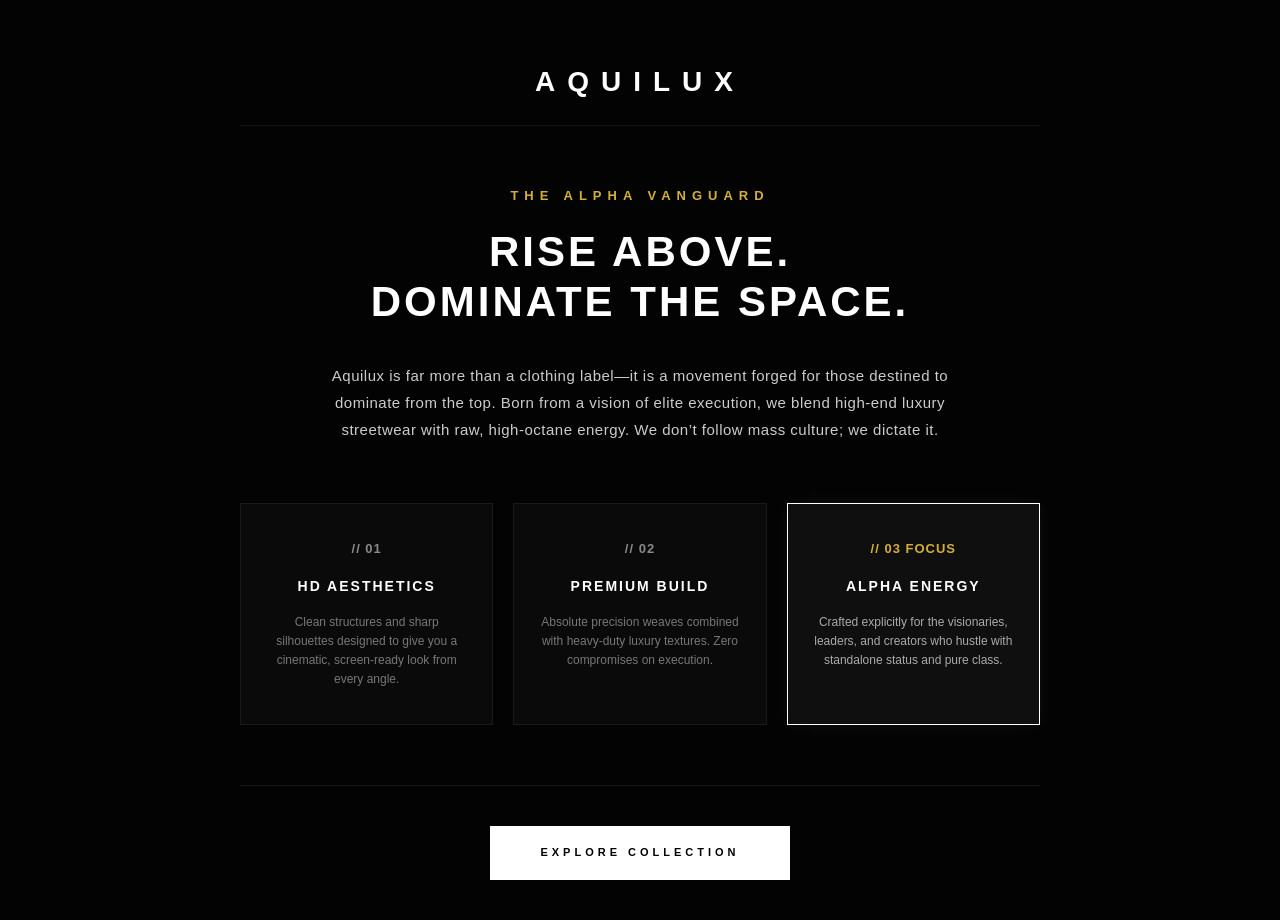
==== about.html @ 8ee45725 "Create about.html" ====
<!DOCTYPE html>
<html lang="en">
<head>
    <meta charset="UTF-8">
    <meta name="viewport" content="width=device-width, initial-scale=1.0">
    <title>AQUILUX - About Us</title>
    <style>
        * {
            margin: 0;
            padding: 0;
            box-sizing: border-box;
        }
        body {
            font-family: 'Arial', sans-serif;
            background-color: #030303;
            color: #ffffff;
            line-height: 1.6;
            padding: 40px 20px;
        }
        .container {
            max-width: 800px;
            margin: 0 auto;
        }
        .nav-placeholder {
            text-align: center;
            padding: 20px 0;
            border-bottom: 1px solid #141414;
            margin-bottom: 60px;
        }
        .nav-logo {
            font-size: 28px;
            font-weight: 900;
            letter-spacing: 12px;
            text-transform: uppercase;
            color: #ffffff;
        }
        .hero-section {
            text-align: center;
            margin-bottom: 60px;
        }
        .hero-title {
            font-size: 13px;
            text-transform: uppercase;
            letter-spacing: 6px;
            color: #d4af37; /* Premium Gold Accent */
            margin-bottom: 20px;
            font-weight: bold;
        }
        .hero-main {
            font-size: 42px;
            font-weight: 900;
            text-transform: uppercase;
            letter-spacing: 3px;
            line-height: 1.2;
            color: #ffffff;
        }
        .story-text {
            font-size: 15px;
            color: #cccccc;
            text-align: center;
            max-width: 680px;
            margin: 35px auto;
            letter-spacing: 0.5px;
            line-height: 1.8;
        }
        .features-grid {
            display: grid;
            grid-template-columns: repeat(3, 1fr);
            gap: 20px;
            margin: 50px 0;
        }
        .feature-card {
            background-color: #0a0a0a;
            border: 1px solid #1a1a1a;
            padding: 35px 25px;
            text-align: center;
            transition: all 0.3s ease;
        }
        .feature-card.highlighted {
            border: 1px solid #ffffff;
            background-color: #0f0f0f;
            box-shadow: 0 0 15px rgba(255, 255, 255, 0.05);
        }
        .card-icon {
            font-size: 13px;
            color: #888888;
            margin-bottom: 15px;
            font-weight: bold;
            letter-spacing: 1px;
        }
        .feature-card.highlighted .card-icon {
            color: #d4af37;
        }
        .card-title {
            font-size: 14px;
            text-transform: uppercase;
            letter-spacing: 2px;
            margin-bottom: 15px;
            color: #ffffff;
            font-weight: bold;
        }
        .card-desc {
            font-size: 12px;
            color: #777777;
            line-height: 1.6;
        }
        .feature-card.highlighted .card-desc {
            color: #aaaaaa;
        }
        .cta-wrapper {
            text-align: center;
            margin-top: 60px;
            padding-top: 40px;
            border-top: 1px solid #141414;
        }
        .shop-btn {
            display: inline-block;
            background-color: #ffffff;
            color: #000000;
            padding: 18px 50px;
            font-size: 11px;
            font-weight: bold;
            text-transform: uppercase;
            letter-spacing: 4px;
            text-decoration: none;
            transition: all 0.3s ease;
        }
        .shop-btn:hover {
            background-color: #cccccc;
            transform: translateY(-2px);
        }

        /* Mobile Optimization */
        @media (max-width: 768px) {
            .features-grid {
                grid-template-columns: 1fr;
                gap: 20px;
            }
            .hero-main {
                font-size: 32px;
            }
        }
    </style>
</head>
<body>

    <div class="container">
        <!-- Minimal Header -->
        <div class="nav-placeholder">
            <div class="nav-logo">AQUILUX</div>
        </div>

        <!-- Hero Identity -->
        <div class="hero-section">
            <div class="hero-title">The Alpha Vanguard</div>
            <div class="hero-main">RISE ABOVE.<br>DOMINATE THE SPACE.</div>
            <p class="story-text">
                Aquilux is far more than a clothing label—it is a movement forged for those destined to dominate from the top. Born from a vision of elite execution, we blend high-end luxury streetwear with raw, high-octane energy. We don’t follow mass culture; we dictate it.
            </p>
        </div>

        <!-- Brand Pillars Grid -->
        <div class="features-grid">
            <div class="feature-card">
                <div class="card-icon">// 01</div>
                <div class="card-title">HD Aesthetics</div>
                <div class="card-desc">Clean structures and sharp silhouettes designed to give you a cinematic, screen-ready look from every angle.</div>
            </div>
            <div class="feature-card">
                <div class="card-icon">// 02</div>
                <div class="card-title">Premium Build</div>
                <div class="card-desc">Absolute precision weaves combined with heavy-duty luxury textures. Zero compromises on execution.</div>
            </div>
            <div class="feature-card highlighted">
                <div class="card-icon">// 03 FOCUS</div>
                <div class="card-title">Alpha Energy</div>
                <div class="card-desc">Crafted explicitly for the visionaries, leaders, and creators who hustle with standalone status and pure class.</div>
            </div>
        </div>

        <!-- Bottom Action Button Loop -->
        <div class="cta-wrapper">
            <a href="index.html" class="shop-btn">Explore Collection</a>
        </div>
    </div>

</body>
</html>
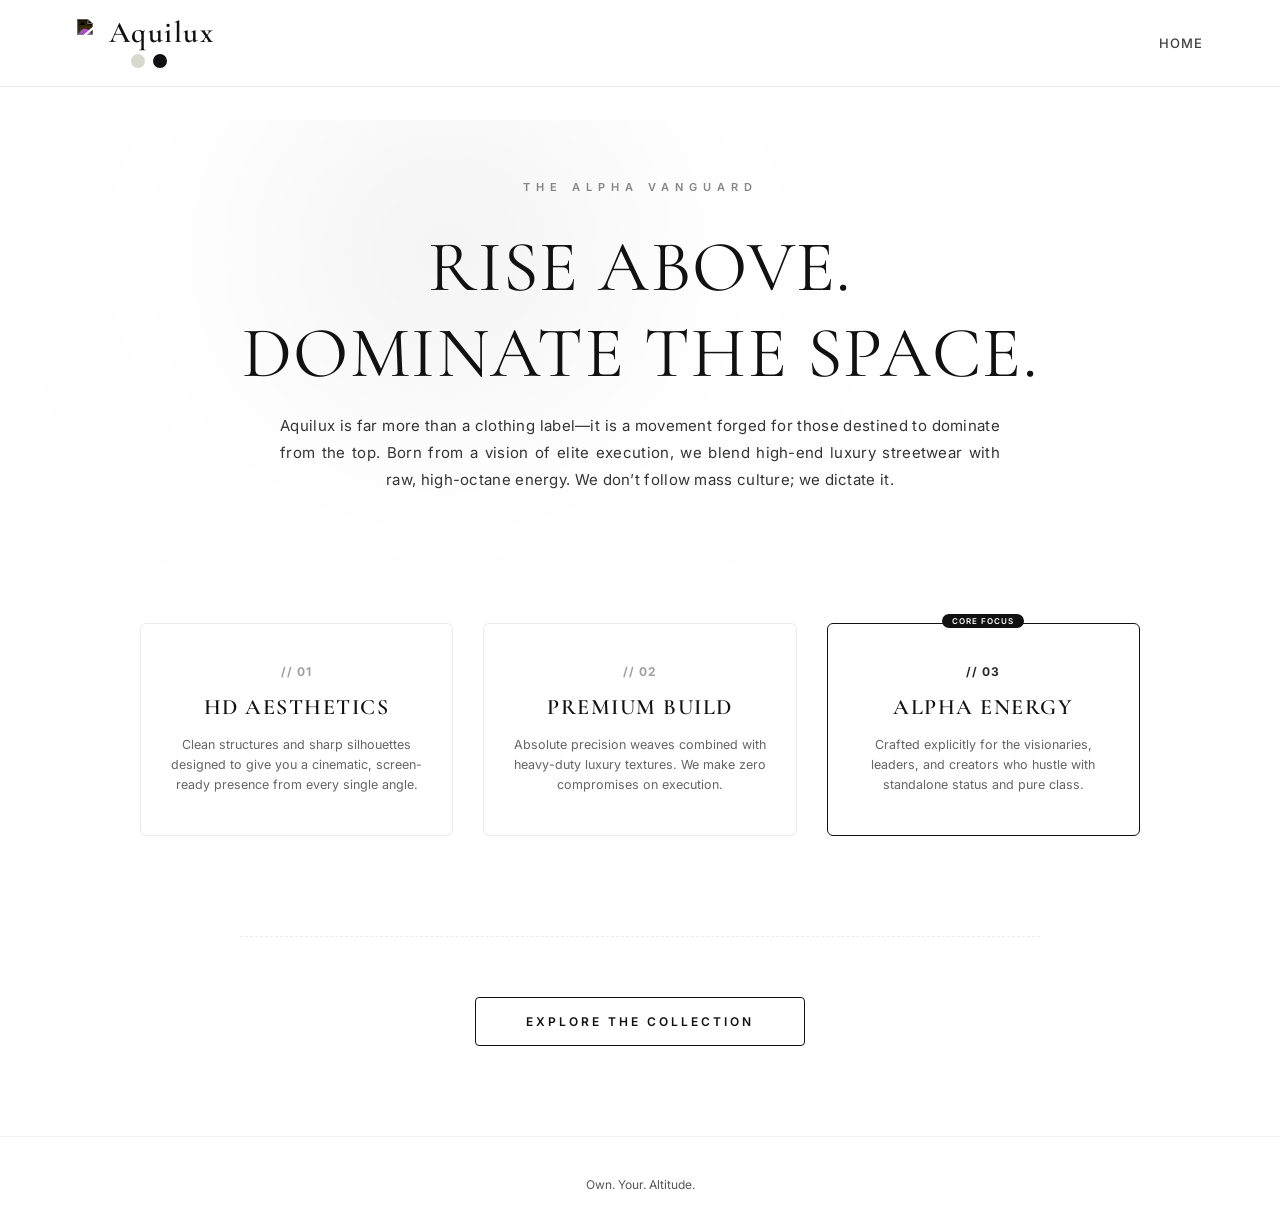
==== commit 0005ee09: "Update about.html" ====
--- a/about.html
+++ b/about.html
@@ -1,188 +1,355 @@
 <!DOCTYPE html>
 <html lang="en">
 <head>
-    <meta charset="UTF-8">
-    <meta name="viewport" content="width=device-width, initial-scale=1.0">
-    <title>AQUILUX - About Us</title>
-    <style>
-        * {
-            margin: 0;
-            padding: 0;
-            box-sizing: border-box;
-        }
-        body {
-            font-family: 'Arial', sans-serif;
-            background-color: #030303;
-            color: #ffffff;
-            line-height: 1.6;
-            padding: 40px 20px;
-        }
-        .container {
-            max-width: 800px;
-            margin: 0 auto;
-        }
-        .nav-placeholder {
-            text-align: center;
-            padding: 20px 0;
-            border-bottom: 1px solid #141414;
-            margin-bottom: 60px;
-        }
-        .nav-logo {
-            font-size: 28px;
-            font-weight: 900;
-            letter-spacing: 12px;
-            text-transform: uppercase;
-            color: #ffffff;
-        }
-        .hero-section {
-            text-align: center;
-            margin-bottom: 60px;
-        }
-        .hero-title {
-            font-size: 13px;
-            text-transform: uppercase;
-            letter-spacing: 6px;
-            color: #d4af37; /* Premium Gold Accent */
-            margin-bottom: 20px;
-            font-weight: bold;
-        }
-        .hero-main {
-            font-size: 42px;
-            font-weight: 900;
-            text-transform: uppercase;
-            letter-spacing: 3px;
-            line-height: 1.2;
-            color: #ffffff;
-        }
-        .story-text {
-            font-size: 15px;
-            color: #cccccc;
-            text-align: center;
-            max-width: 680px;
-            margin: 35px auto;
-            letter-spacing: 0.5px;
-            line-height: 1.8;
-        }
-        .features-grid {
-            display: grid;
-            grid-template-columns: repeat(3, 1fr);
-            gap: 20px;
-            margin: 50px 0;
-        }
-        .feature-card {
-            background-color: #0a0a0a;
-            border: 1px solid #1a1a1a;
-            padding: 35px 25px;
-            text-align: center;
-            transition: all 0.3s ease;
-        }
-        .feature-card.highlighted {
-            border: 1px solid #ffffff;
-            background-color: #0f0f0f;
-            box-shadow: 0 0 15px rgba(255, 255, 255, 0.05);
-        }
-        .card-icon {
-            font-size: 13px;
-            color: #888888;
-            margin-bottom: 15px;
-            font-weight: bold;
-            letter-spacing: 1px;
-        }
-        .feature-card.highlighted .card-icon {
-            color: #d4af37;
-        }
-        .card-title {
-            font-size: 14px;
-            text-transform: uppercase;
-            letter-spacing: 2px;
-            margin-bottom: 15px;
-            color: #ffffff;
-            font-weight: bold;
-        }
-        .card-desc {
-            font-size: 12px;
-            color: #777777;
-            line-height: 1.6;
-        }
-        .feature-card.highlighted .card-desc {
-            color: #aaaaaa;
-        }
-        .cta-wrapper {
-            text-align: center;
-            margin-top: 60px;
-            padding-top: 40px;
-            border-top: 1px solid #141414;
-        }
-        .shop-btn {
-            display: inline-block;
-            background-color: #ffffff;
-            color: #000000;
-            padding: 18px 50px;
-            font-size: 11px;
-            font-weight: bold;
-            text-transform: uppercase;
-            letter-spacing: 4px;
-            text-decoration: none;
-            transition: all 0.3s ease;
-        }
-        .shop-btn:hover {
-            background-color: #cccccc;
-            transform: translateY(-2px);
-        }
-
-        /* Mobile Optimization */
-        @media (max-width: 768px) {
-            .features-grid {
-                grid-template-columns: 1fr;
-                gap: 20px;
-            }
-            .hero-main {
-                font-size: 32px;
-            }
-        }
-    </style>
+<meta charset="UTF-8">
+<meta name="viewport" content="width=device-width,initial-scale=1,viewport-fit=cover">
+<title>Aquilux — The Alpha Vanguard</title>
+<style>
+/* ==========================================================================
+   1. Global Variables & Base Resets (Direct Sync with Homepage)
+   ========================================================================== */
+@import url('https://fonts.googleapis.com/css2?family=Cormorant+Garamond:ital,wght@0,400;0,600;1,400&family=Inter:wght@300;400;500;600&display=swap');
+
+:root {
+ --bg: #ffffff;             
+ --text: #111111;           
+ --line: rgba(17, 17, 17, 0.08); 
+ --glass-bg: rgba(255, 255, 255, 0.45);
+ --glass-blur: 12px;
+}
+
+* { margin: 0; padding: 0; box-sizing: border-box; }
+html { scroll-behavior: smooth; height: 100%; }
+body {
+ font-family: 'Inter', Arial, sans-serif;
+ background: var(--bg);
+ color: var(--text);
+ -webkit-font-smoothing: antialiased;
+ transition: background 0.4s ease, color 0.4s ease;
+ min-height: 100%;
+ padding-top: 120px;
+}
+
+/* ==========================================================================
+   2. Header & Navigation Framework
+   ========================================================================== */
+header {
+ position: fixed;
+ top: 0;
+ width: 100%;
+ padding: 18px 6%;
+ display: flex;
+ justify-content: space-between;
+ align-items: center;
+ background: rgba(var(--bg), 0.85);
+ backdrop-filter: blur(16px);
+ -webkit-backdrop-filter: blur(16px);
+ border-bottom: 1px solid var(--line);
+ z-index: 100;
+}
+
+.logo-box { 
+ display: flex; 
+ align-items: center; 
+ gap: 16px; 
+ cursor: pointer;
+ text-decoration: none;
+ color: inherit;
+ user-select: none;
+}
+
+.logo-box img { 
+ height: 48px; 
+ width: auto;
+ object-fit: contain;
+ transition: filter 0.3s, transform 0.3s cubic-bezier(0.25, 1, 0.5, 1); 
+}
+.logo-box:hover img {
+ transform: scale(1.04);
+}
+
+html[data-theme="dark"] header img { filter: invert(0); }
+html[data-theme="light"] header img { filter: invert(1); }
+html[data-theme="olive"] header img { filter: invert(1); }
+
+.logo-text strong { 
+ font-family: 'Cormorant Garamond', serif; 
+ font-size: 30px; 
+ font-weight: 600; 
+ letter-spacing: 1.5px; 
+ line-height: 1;
+}
+
+.theme-switcher { display: flex; gap: 8px; margin-top: 6px; }
+.theme-dot {
+ width: 14px; height: 14px; border-radius: 50%; border: 1px solid rgba(var(--text), 0.2); cursor: pointer; transition: transform 0.2s ease;
+}
+.theme-dot:hover { transform: scale(1.25); }
+.theme-dot.light { background: #ffffff; }
+.theme-dot.olive { background: #d7d9cf; }
+.theme-dot.dark { background: #111111; }
+
+.header-right { display: flex; align-items: center; gap: 24px; }
+.home-link {
+ color: var(--text);
+ text-decoration: none;
+ font-size: 13px;
+ font-weight: 500;
+ letter-spacing: 1px;
+ text-transform: uppercase;
+ opacity: 0.8;
+ transition: opacity 0.2s;
+}
+.home-link:hover { opacity: 1; }
+
+/* ==========================================================================
+   3. Content Framework & Hero Core Canvas
+   ========================================================================== */
+.about-hero {
+ position: relative;
+ text-align: center;
+ padding: 60px 6%;
+ overflow: hidden;
+}
+.luxury-blur-orb { position: absolute; border-radius: 50%; filter: blur(100px); mix-blend-mode: multiply; opacity: 0.08; animation: slowFloat 24s ease-in-out infinite alternate; pointer-events: none; }
+.orb-1 { width: 40vw; height: 40vh; top: -10%; left: 15%; background: radial-gradient(circle, var(--text) 0%, transparent 80%); }
+@keyframes slowFloat { 0% { transform: translate(0px, 0px) scale(1); } 100% { transform: translate(30px, 20px) scale(1.05); } }
+
+.about-hero h1 {
+ font-family: 'Cormorant Garamond', serif;
+ font-size: clamp(2.5rem, 6vw, 4.5rem);
+ font-weight: 400;
+ color: var(--text);
+ letter-spacing: 0.02em;
+ line-height: 1.2;
+ margin-bottom: 15px;
+ text-transform: uppercase;
+}
+.manifesto-tag {
+ font-size: 11px;
+ font-weight: 600;
+ letter-spacing: 6px;
+ text-transform: uppercase;
+ color: var(--text);
+ opacity: 0.5;
+ margin-bottom: 30px;
+}
+.story-narrative {
+ font-size: 15px;
+ color: var(--text);
+ opacity: 0.85;
+ max-width: 720px;
+ margin: 0 auto 50px auto;
+ line-height: 1.8;
+ text-align: justify;
+ text-align-last: center;
+ letter-spacing: 0.3px;
+}
+
+/* ==========================================================================
+   4. The Clickable Alpha Pillars Grid UI (Updated to Anchors)
+   ========================================================================== */
+.pillars-section {
+ padding: 20px 6% 60px 6%;
+}
+.pillars-grid {
+ display: grid;
+ grid-template-columns: repeat(3, 1fr);
+ gap: 30px;
+ max-width: 1000px;
+ margin: 0 auto;
+}
+.pillar-link-card {
+ text-decoration: none;
+ display: block;
+ background: var(--glass-bg);
+ backdrop-filter: blur(var(--glass-blur));
+ -webkit-backdrop-filter: blur(var(--glass-blur));
+ border: 1px solid var(--line);
+ padding: 40px 25px;
+ border-radius: 6px;
+ text-align: center;
+ transition: border-color 0.4s ease, transform 0.4s ease, box-shadow 0.4s ease;
+ color: var(--text);
+ cursor: pointer;
+}
+.pillar-link-card:hover {
+ border-color: var(--text);
+ transform: translateY(-4px);
+ box-shadow: 0 10px 25px rgba(0,0,0,0.05);
+}
+.pillar-link-card.alpha-highlight {
+ border: 1px solid var(--text);
+ background: rgba(var(--text), 0.02);
+ position: relative;
+}
+.pillar-link-card.alpha-highlight::before {
+ content: "CORE FOCUS";
+ position: absolute;
+ top: -10px;
+ left: 50%;
+ transform: translateX(-50%);
+ background: var(--text);
+ color: var(--bg);
+ font-size: 8px;
+ font-weight: 600;
+ letter-spacing: 1px;
+ padding: 2px 10px;
+ border-radius: 20px;
+}
+.pillar-index {
+ font-size: 12px;
+ font-weight: bold;
+ opacity: 0.4;
+ margin-bottom: 15px;
+ letter-spacing: 1px;
+}
+.pillar-link-card.alpha-highlight .pillar-index {
+ opacity: 0.9;
+ color: var(--text);
+}
+.pillar-title {
+ font-family: 'Cormorant Garamond', serif;
+ font-size: 22px;
+ font-weight: 600;
+ text-transform: uppercase;
+ letter-spacing: 1.5px;
+ margin-bottom: 15px;
+ color: var(--text);
+}
+.pillar-desc {
+ font-size: 12.5px;
+ color: var(--text);
+ opacity: 0.65;
+ line-height: 1.6;
+}
+
+/* ==========================================================================
+   5. Shop Action Terminal Dock
+   ========================================================================== */
+.cta-dock {
+ text-align: center;
+ padding: 60px 6% 90px 6%;
+ border-top: 1px dashed var(--line);
+ max-width: 800px;
+ margin: 40px auto 0 auto;
+}
+.cta-btn {
+ display: inline-block;
+ padding: 16px 50px;
+ border: 1px solid var(--text);
+ color: var(--text);
+ background: transparent;
+ text-decoration: none;
+ font-size: 12px;
+ letter-spacing: 3px;
+ font-weight: 600;
+ text-transform: uppercase;
+ transition: all 0.4s cubic-bezier(0.25, 1, 0.5, 1);
+ border-radius: 4px;
+}
+.cta-btn:hover {
+ background: var(--text);
+ color: var(--bg);
+ transform: scale(1.02);
+}
+
+footer { padding: 40px 8%; border-top: 1px solid var(--line); text-align: center; font-size: 12px; opacity: 0.7; }
+
+/* ==========================================================================
+   6. Cross-Platform Adaptability Matrices
+   ========================================================================== */
+@media(max-width: 1024px) {
+ body { padding-top: 130px; }
+ .pillars-grid { grid-template-columns: repeat(2, 1fr); }
+ .pillar-link-card.alpha-highlight { grid-column: span 2; }
+}
+@media(max-width: 768px) {
+ body { padding-top: 105px; }
+ header { padding: 12px 16px !important; }
+ .logo-box img { height: 44px !important; } 
+ .logo-text strong { font-size: 26px !important; }
+ .about-hero h1 { font-size: 2.2rem; }
+ .pillars-grid { grid-template-columns: 1fr; gap: 20px; }
+ .pillar-link-card.alpha-highlight { grid-column: span 1; }
+ .cta-btn { width: 100%; padding: 16px 20px; text-align: center; }
+}
+</style>
 </head>
 <body>
 
-    <div class="container">
-        <!-- Minimal Header -->
-        <div class="nav-placeholder">
-            <div class="nav-logo">AQUILUX</div>
-        </div>
-
-        <!-- Hero Identity -->
-        <div class="hero-section">
-            <div class="hero-title">The Alpha Vanguard</div>
-            <div class="hero-main">RISE ABOVE.<br>DOMINATE THE SPACE.</div>
-            <p class="story-text">
-                Aquilux is far more than a clothing label—it is a movement forged for those destined to dominate from the top. Born from a vision of elite execution, we blend high-end luxury streetwear with raw, high-octane energy. We don’t follow mass culture; we dictate it.
-            </p>
-        </div>
-
-        <!-- Brand Pillars Grid -->
-        <div class="features-grid">
-            <div class="feature-card">
-                <div class="card-icon">// 01</div>
-                <div class="card-title">HD Aesthetics</div>
-                <div class="card-desc">Clean structures and sharp silhouettes designed to give you a cinematic, screen-ready look from every angle.</div>
-            </div>
-            <div class="feature-card">
-                <div class="card-icon">// 02</div>
-                <div class="card-title">Premium Build</div>
-                <div class="card-desc">Absolute precision weaves combined with heavy-duty luxury textures. Zero compromises on execution.</div>
-            </div>
-            <div class="feature-card highlighted">
-                <div class="card-icon">// 03 FOCUS</div>
-                <div class="card-title">Alpha Energy</div>
-                <div class="card-desc">Crafted explicitly for the visionaries, leaders, and creators who hustle with standalone status and pure class.</div>
-            </div>
-        </div>
-
-        <!-- Bottom Action Button Loop -->
-        <div class="cta-wrapper">
-            <a href="index.html" class="shop-btn">Explore Collection</a>
-        </div>
-    </div>
-
+<header>
+ <a class="logo-box" href="index.html">
+   <img src="https://i.ibb.co/KcK5JqBf/IMG-0068.png">
+   <div class="logo-text">
+     <strong>Aquilux</strong>
+     <div class="theme-switcher">
+        <button onclick="event.stopPropagation(); setTheme('light')" class="theme-dot light"></button>
+        <button onclick="event.stopPropagation(); setTheme('olive')" class="theme-dot olive"></button>
+        <button onclick="event.stopPropagation(); setTheme('dark')" class="theme-dot dark"></button>
+     </div>
+   </div>
+ </a>
+
+ <div class="header-right">
+   <a href="index.html" class="home-link">Home</a>
+ </div>
+</header>
+
+<section class="about-hero">
+  <div class="luxury-blur-orb orb-1"></div>
+  <div class="manifesto-tag">The Alpha Vanguard</div>
+  <h1>Rise Above.<br>Dominate The Space.</h1>
+  <p class="story-text story-narrative">
+    Aquilux is far more than a clothing label—it is a movement forged for those destined to dominate from the top. Born from a vision of elite execution, we blend high-end luxury streetwear with raw, high-octane energy. We don’t follow mass culture; we dictate it.
+  </p>
+</section>
+
+<section class="pillars-section">
+  <div class="pillars-grid">
+      <!-- Clickable Card 1 (Redirects to Shop Grid) -->
+      <a href="index.html#shop" class="pillar-link-card">
+          <div class="pillar-index">// 01</div>
+          <div class="pillar-title">HD Aesthetics</div>
+          <div class="pillar-desc">Clean structures and sharp silhouettes designed to give you a cinematic, screen-ready presence from every single angle.</div>
+      </a>
+      
+      <!-- Clickable Card 2 (Redirects to Shop Grid) -->
+      <a href="index.html#shop" class="pillar-link-card">
+          <div class="pillar-index">// 02</div>
+          <div class="pillar-title">Premium Build</div>
+          <div class="pillar-desc">Absolute precision weaves combined with heavy-duty luxury textures. We make zero compromises on execution.</div>
+      </a>
+      
+      <!-- Clickable Card 3 (Redirects to Shop Grid) -->
+      <a href="index.html#shop" class="pillar-link-card alpha-highlight">
+          <div class="pillar-index">// 03</div>
+          <div class="pillar-title">Alpha Energy</div>
+          <div class="pillar-desc">Crafted explicitly for the visionaries, leaders, and creators who hustle with standalone status and pure class.</div>
+      </a>
+  </div>
+</section>
+
+<!-- Shop Action Terminal (Absolute Bottom Link) -->
+<section class="cta-dock">
+  <a href="index.html#shop" class="cta-btn">Explore The Collection</a>
+</section>
+
+<footer>
+  <p>Own. Your. Altitude.</p>
+</footer>
+
+<script>
+function setTheme(theme){
+ document.documentElement.setAttribute("data-theme", theme);
+ const isDark = theme === "dark", isOlive = theme === "olive";
+ document.documentElement.style.setProperty('--bg', isDark ? '#111111' : (isOlive ? '#d7d9cf' : '#ffffff'));
+ document.documentElement.style.setProperty('--text', isDark ? '#ffffff' : (isOlive ? '#2c3525' : '#111111'));
+ document.documentElement.style.setProperty('--line', isDark ? 'rgba(255,255,255,0.08)' : 'rgba(17,17,17,0.08)');
+ document.documentElement.style.setProperty('--glass-bg', isDark ? 'rgba(255,255,255,0.04)' : 'rgba(255,255,255,0.45)');
+ localStorage.setItem("theme", theme);
+}
+setTheme(localStorage.getItem("theme") || "light");
+</script>
 </body>
 </html>
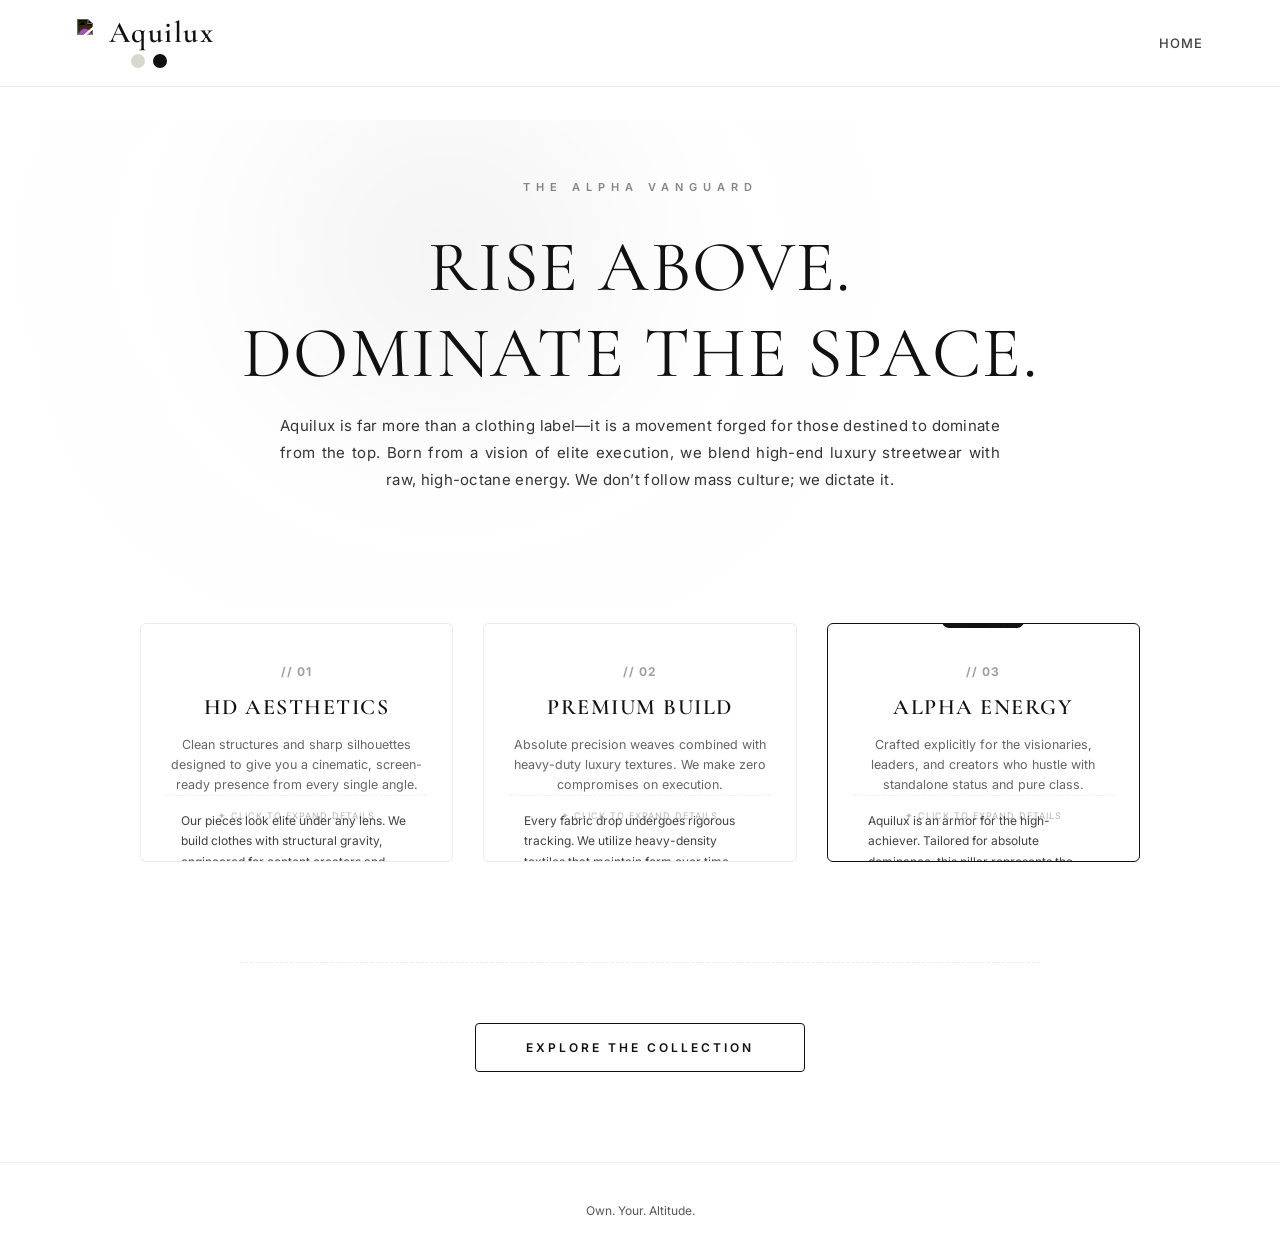
==== commit 8c0abe9f: "Update about.html" ====
--- a/about.html
+++ b/about.html
@@ -147,7 +147,7 @@
 }
 
 /* ==========================================================================
-   4. The Clickable Alpha Pillars Grid UI (Updated to Anchors)
+   4. Interactive Expandable Pillars Grid UI
    ========================================================================== */
 .pillars-section {
  padding: 20px 6% 60px 6%;
@@ -159,9 +159,7 @@
  max-width: 1000px;
  margin: 0 auto;
 }
-.pillar-link-card {
- text-decoration: none;
- display: block;
+.pillar-card {
  background: var(--glass-bg);
  backdrop-filter: blur(var(--glass-blur));
  -webkit-backdrop-filter: blur(var(--glass-blur));
@@ -170,20 +168,19 @@
  border-radius: 6px;
  text-align: center;
  transition: border-color 0.4s ease, transform 0.4s ease, box-shadow 0.4s ease;
- color: var(--text);
  cursor: pointer;
-}
-.pillar-link-card:hover {
+ overflow: hidden;
+}
+.pillar-card:hover {
  border-color: var(--text);
- transform: translateY(-4px);
- box-shadow: 0 10px 25px rgba(0,0,0,0.05);
-}
-.pillar-link-card.alpha-highlight {
+ transform: translateY(-2px);
+}
+.pillar-card.alpha-highlight {
  border: 1px solid var(--text);
  background: rgba(var(--text), 0.02);
  position: relative;
 }
-.pillar-link-card.alpha-highlight::before {
+.pillar-card.alpha-highlight::before {
  content: "CORE FOCUS";
  position: absolute;
  top: -10px;
@@ -204,10 +201,6 @@
  margin-bottom: 15px;
  letter-spacing: 1px;
 }
-.pillar-link-card.alpha-highlight .pillar-index {
- opacity: 0.9;
- color: var(--text);
-}
 .pillar-title {
  font-family: 'Cormorant Garamond', serif;
  font-size: 22px;
@@ -222,6 +215,50 @@
  color: var(--text);
  opacity: 0.65;
  line-height: 1.6;
+}
+
+/* Dynamic Hidden Expansion Canvas */
+.expanded-content {
+ max-height: 0;
+ opacity: 0;
+ transition: max-height 0.5s cubic-bezier(0.25, 1, 0.5, 1), opacity 0.4s ease, margin-top 0.4s ease;
+ text-align: left;
+ background: rgba(var(--text), 0.03);
+ border-radius: 4px;
+ font-size: 12px;
+ color: var(--text);
+ opacity: 0.8;
+}
+.expanded-content p {
+ padding: 15px;
+ line-height: 1.7;
+ border-top: 1px dashed var(--line);
+}
+
+/* Active State Styles triggered via JS */
+.pillar-card.is-expanded {
+ border-color: var(--text);
+ box-shadow: 0 15px 35px rgba(0, 0, 0, 0.06);
+ transform: translateY(0);
+}
+.pillar-card.is-expanded .expanded-content {
+ max-height: 300px; /* High boundary for smooth calculation */
+ opacity: 1;
+ margin-top: 15px;
+}
+.interactive-hint {
+ font-size: 9px;
+ text-transform: uppercase;
+ letter-spacing: 1px;
+ opacity: 0.3;
+ margin-top: 15px;
+ transition: opacity 0.3s;
+}
+.pillar-card:hover .interactive-hint {
+ opacity: 0.6;
+}
+.pillar-card.is-expanded .interactive-hint {
+ display: none;
 }
 
 /* ==========================================================================
@@ -262,7 +299,7 @@
 @media(max-width: 1024px) {
  body { padding-top: 130px; }
  .pillars-grid { grid-template-columns: repeat(2, 1fr); }
- .pillar-link-card.alpha-highlight { grid-column: span 2; }
+ .pillar-card.alpha-highlight { grid-column: span 2; }
 }
 @media(max-width: 768px) {
  body { padding-top: 105px; }
@@ -271,7 +308,7 @@
  .logo-text strong { font-size: 26px !important; }
  .about-hero h1 { font-size: 2.2rem; }
  .pillars-grid { grid-template-columns: 1fr; gap: 20px; }
- .pillar-link-card.alpha-highlight { grid-column: span 1; }
+ .pillar-card.alpha-highlight { grid-column: span 1; }
  .cta-btn { width: 100%; padding: 16px 20px; text-align: center; }
 }
 </style>
@@ -307,30 +344,42 @@
 
 <section class="pillars-section">
   <div class="pillars-grid">
-      <!-- Clickable Card 1 (Redirects to Shop Grid) -->
-      <a href="index.html#shop" class="pillar-link-card">
+      <!-- Card 1 -->
+      <div class="pillar-card" onclick="toggleCardExpansion(this)">
           <div class="pillar-index">// 01</div>
           <div class="pillar-title">HD Aesthetics</div>
           <div class="pillar-desc">Clean structures and sharp silhouettes designed to give you a cinematic, screen-ready presence from every single angle.</div>
-      </a>
+          <div class="expanded-content">
+              <p>Our pieces look elite under any lens. We build clothes with structural gravity, engineered for content creators and leaders who stand bold in every frame. No slouching cuts, just high-definition styling parameters.</p>
+          </div>
+          <div class="interactive-hint">✦ Click to Expand Details</div>
+      </div>
       
-      <!-- Clickable Card 2 (Redirects to Shop Grid) -->
-      <a href="index.html#shop" class="pillar-link-card">
+      <!-- Card 2 -->
+      <div class="pillar-card" onclick="toggleCardExpansion(this)">
           <div class="pillar-index">// 02</div>
           <div class="pillar-title">Premium Build</div>
           <div class="pillar-desc">Absolute precision weaves combined with heavy-duty luxury textures. We make zero compromises on execution.</div>
-      </a>
+          <div class="expanded-content">
+              <p>Every fabric drop undergoes rigorous tracking. We utilize heavy-density textiles that maintain form over time, ensuring that the luxury weight and raw premium texture feel superior the instant you put it on.</p>
+          </div>
+          <div class="interactive-hint">✦ Click to Expand Details</div>
+      </div>
       
-      <!-- Clickable Card 3 (Redirects to Shop Grid) -->
-      <a href="index.html#shop" class="pillar-link-card alpha-highlight">
+      <!-- Card 3 (Highlight Focus) -->
+      <div class="pillar-card alpha-highlight" onclick="toggleCardExpansion(this)">
           <div class="pillar-index">// 03</div>
           <div class="pillar-title">Alpha Energy</div>
           <div class="pillar-desc">Crafted explicitly for the visionaries, leaders, and creators who hustle with standalone status and pure class.</div>
-      </a>
+          <div class="expanded-content">
+              <p>Aquilux is an armor for the high-achiever. Tailored for absolute dominance, this pillar represents the unyielding mindset of individuals who don't wait for trends—they set the benchmark. Own your altitude.</p>
+          </div>
+          <div class="interactive-hint">✦ Click to Expand Details</div>
+      </div>
   </div>
 </section>
 
-<!-- Shop Action Terminal (Absolute Bottom Link) -->
+<!-- Shop Action Terminal (Stays at the absolute bottom) -->
 <section class="cta-dock">
   <a href="index.html#shop" class="cta-btn">Explore The Collection</a>
 </section>
@@ -340,6 +389,21 @@
 </footer>
 
 <script>
+// Toggle Function to handle smooth micro-expansions without shifting pages
+function toggleCardExpansion(cardElement) {
+    const checkActive = cardElement.classList.contains('is-expanded');
+    
+    // Close other expanded elements first for crisp layout alignment
+    document.querySelectorAll('.pillar-card').forEach(card => {
+        card.classList.remove('is-expanded');
+    });
+    
+    // Toggle current target state
+    if (!checkActive) {
+        cardElement.classList.add('is-expanded');
+    }
+}
+
 function setTheme(theme){
  document.documentElement.setAttribute("data-theme", theme);
  const isDark = theme === "dark", isOlive = theme === "olive";
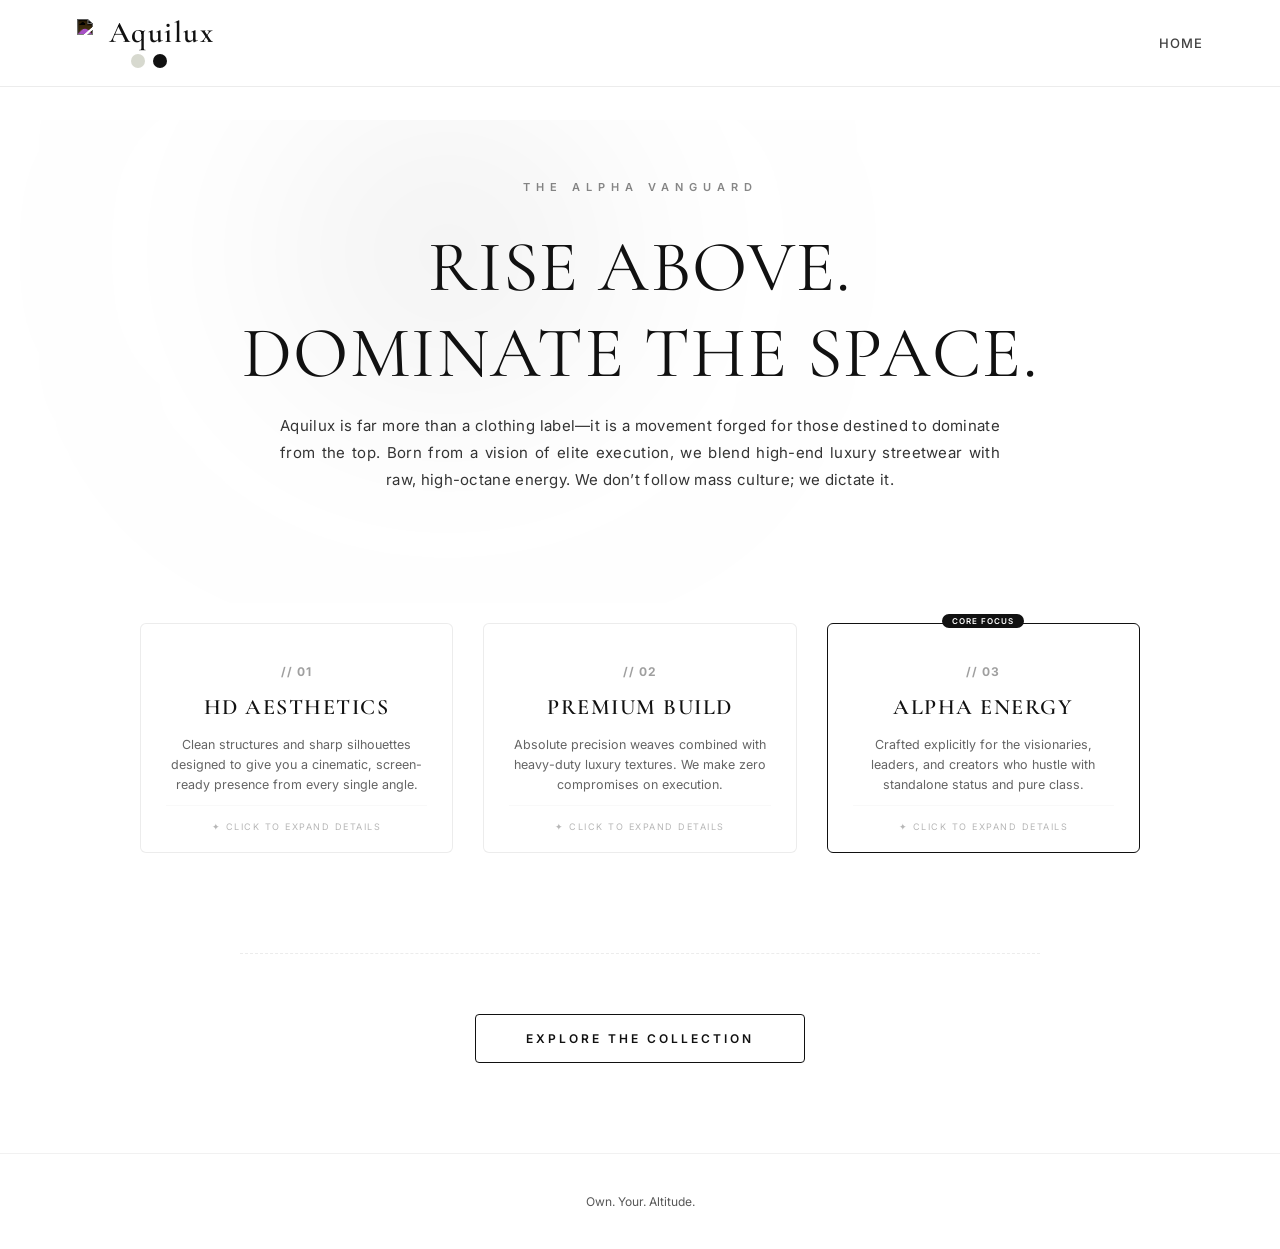
==== commit 75e0a813: "Update about.html" ====
--- a/about.html
+++ b/about.html
@@ -147,7 +147,7 @@
 }
 
 /* ==========================================================================
-   4. Interactive Expandable Pillars Grid UI
+   4. Interactive Expandable Pillars Grid UI (Fixed Flow Architecture)
    ========================================================================== */
 .pillars-section {
  padding: 20px 6% 60px 6%;
@@ -164,12 +164,14 @@
  backdrop-filter: blur(var(--glass-blur));
  -webkit-backdrop-filter: blur(var(--glass-blur));
  border: 1px solid var(--line);
- padding: 40px 25px;
+ padding: 40px 25px 20px 25px; /* Added spacing buffer at bottom */
  border-radius: 6px;
  text-align: center;
  transition: border-color 0.4s ease, transform 0.4s ease, box-shadow 0.4s ease;
  cursor: pointer;
- overflow: hidden;
+ display: flex;
+ flex-direction: column;
+ justify-content: space-between;
 }
 .pillar-card:hover {
  border-color: var(--text);
@@ -215,50 +217,60 @@
  color: var(--text);
  opacity: 0.65;
  line-height: 1.6;
+ margin-bottom: 10px;
 }
 
 /* Dynamic Hidden Expansion Canvas */
 .expanded-content {
  max-height: 0;
  opacity: 0;
- transition: max-height 0.5s cubic-bezier(0.25, 1, 0.5, 1), opacity 0.4s ease, margin-top 0.4s ease;
+ visibility: hidden;
+ transition: max-height 0.4s cubic-bezier(0.25, 1, 0.5, 1), opacity 0.3s ease, visibility 0.3s;
  text-align: left;
  background: rgba(var(--text), 0.03);
  border-radius: 4px;
  font-size: 12px;
  color: var(--text);
- opacity: 0.8;
 }
 .expanded-content p {
  padding: 15px;
  line-height: 1.7;
  border-top: 1px dashed var(--line);
-}
-
-/* Active State Styles triggered via JS */
+ opacity: 0.85;
+}
+
+/* Fixed Layout Placement Tag (No Overlap) */
+.interactive-hint {
+ font-size: 9px;
+ text-transform: uppercase;
+ letter-spacing: 1.5px;
+ opacity: 0.3;
+ padding-top: 15px;
+ border-top: 1px solid var(--line);
+ margin-top: auto;
+ width: 100%;
+ text-align: center;
+ transition: opacity 0.3s ease, color 0.3s ease;
+}
+.pillar-card:hover .interactive-hint {
+ opacity: 0.7;
+}
+
+/* Active Expansive Engine Injectors */
 .pillar-card.is-expanded {
  border-color: var(--text);
  box-shadow: 0 15px 35px rgba(0, 0, 0, 0.06);
  transform: translateY(0);
 }
 .pillar-card.is-expanded .expanded-content {
- max-height: 300px; /* High boundary for smooth calculation */
+ max-height: 300px;
  opacity: 1;
- margin-top: 15px;
-}
-.interactive-hint {
- font-size: 9px;
- text-transform: uppercase;
- letter-spacing: 1px;
- opacity: 0.3;
- margin-top: 15px;
- transition: opacity 0.3s;
-}
-.pillar-card:hover .interactive-hint {
- opacity: 0.6;
+ visibility: visible;
+ margin-bottom: 15px;
 }
 .pillar-card.is-expanded .interactive-hint {
- display: none;
+ color: var(--text);
+ opacity: 0.8;
 }
 
 /* ==========================================================================
@@ -346,33 +358,39 @@
   <div class="pillars-grid">
       <!-- Card 1 -->
       <div class="pillar-card" onclick="toggleCardExpansion(this)">
-          <div class="pillar-index">// 01</div>
-          <div class="pillar-title">HD Aesthetics</div>
-          <div class="pillar-desc">Clean structures and sharp silhouettes designed to give you a cinematic, screen-ready presence from every single angle.</div>
-          <div class="expanded-content">
-              <p>Our pieces look elite under any lens. We build clothes with structural gravity, engineered for content creators and leaders who stand bold in every frame. No slouching cuts, just high-definition styling parameters.</p>
+          <div>
+              <div class="pillar-index">// 01</div>
+              <div class="pillar-title">HD Aesthetics</div>
+              <div class="pillar-desc">Clean structures and sharp silhouettes designed to give you a cinematic, screen-ready presence from every single angle.</div>
+              <div class="expanded-content">
+                  <p>Our pieces look elite under any lens. We build clothes with structural gravity, engineered for content creators and leaders who stand bold in every frame. No slouching cuts, just high-definition styling parameters.</p>
+              </div>
           </div>
           <div class="interactive-hint">✦ Click to Expand Details</div>
       </div>
       
       <!-- Card 2 -->
       <div class="pillar-card" onclick="toggleCardExpansion(this)">
-          <div class="pillar-index">// 02</div>
-          <div class="pillar-title">Premium Build</div>
-          <div class="pillar-desc">Absolute precision weaves combined with heavy-duty luxury textures. We make zero compromises on execution.</div>
-          <div class="expanded-content">
-              <p>Every fabric drop undergoes rigorous tracking. We utilize heavy-density textiles that maintain form over time, ensuring that the luxury weight and raw premium texture feel superior the instant you put it on.</p>
+          <div>
+              <div class="pillar-index">// 02</div>
+              <div class="pillar-title">Premium Build</div>
+              <div class="pillar-desc">Absolute precision weaves combined with heavy-duty luxury textures. We make zero compromises on execution.</div>
+              <div class="expanded-content">
+                  <p>Every fabric drop undergoes rigorous tracking. We utilize heavy-density textiles that maintain form over time, ensuring that the luxury weight and raw premium texture feel superior the instant you put it on.</p>
+              </div>
           </div>
           <div class="interactive-hint">✦ Click to Expand Details</div>
       </div>
       
       <!-- Card 3 (Highlight Focus) -->
       <div class="pillar-card alpha-highlight" onclick="toggleCardExpansion(this)">
-          <div class="pillar-index">// 03</div>
-          <div class="pillar-title">Alpha Energy</div>
-          <div class="pillar-desc">Crafted explicitly for the visionaries, leaders, and creators who hustle with standalone status and pure class.</div>
-          <div class="expanded-content">
-              <p>Aquilux is an armor for the high-achiever. Tailored for absolute dominance, this pillar represents the unyielding mindset of individuals who don't wait for trends—they set the benchmark. Own your altitude.</p>
+          <div>
+              <div class="pillar-index">// 03</div>
+              <div class="pillar-title">Alpha Energy</div>
+              <div class="pillar-desc">Crafted explicitly for the visionaries, leaders, and creators who hustle with standalone status and pure class.</div>
+              <div class="expanded-content">
+                  <p>Aquilux is an armor for the high-achiever. Tailored for absolute dominance, this pillar represents the unyielding mindset of individuals who don't wait for trends—they set the benchmark. Own your altitude.</p>
+              </div>
           </div>
           <div class="interactive-hint">✦ Click to Expand Details</div>
       </div>
@@ -389,18 +407,22 @@
 </footer>
 
 <script>
-// Toggle Function to handle smooth micro-expansions without shifting pages
 function toggleCardExpansion(cardElement) {
     const checkActive = cardElement.classList.contains('is-expanded');
+    const hintText = cardElement.querySelector('.interactive-hint');
     
-    // Close other expanded elements first for crisp layout alignment
+    // Close other expanded elements first and reset their text markers
     document.querySelectorAll('.pillar-card').forEach(card => {
         card.classList.remove('is-expanded');
+        card.querySelector('.interactive-hint').innerText = "✦ Click to Expand Details";
     });
     
-    // Toggle current target state
+    // Toggle current target state and text frame mapping
     if (!checkActive) {
         cardElement.classList.add('is-expanded');
+        hintText.innerText = "▲ Click to Collapse Details";
+    } else {
+        hintText.innerText = "✦ Click to Expand Details";
     }
 }
 
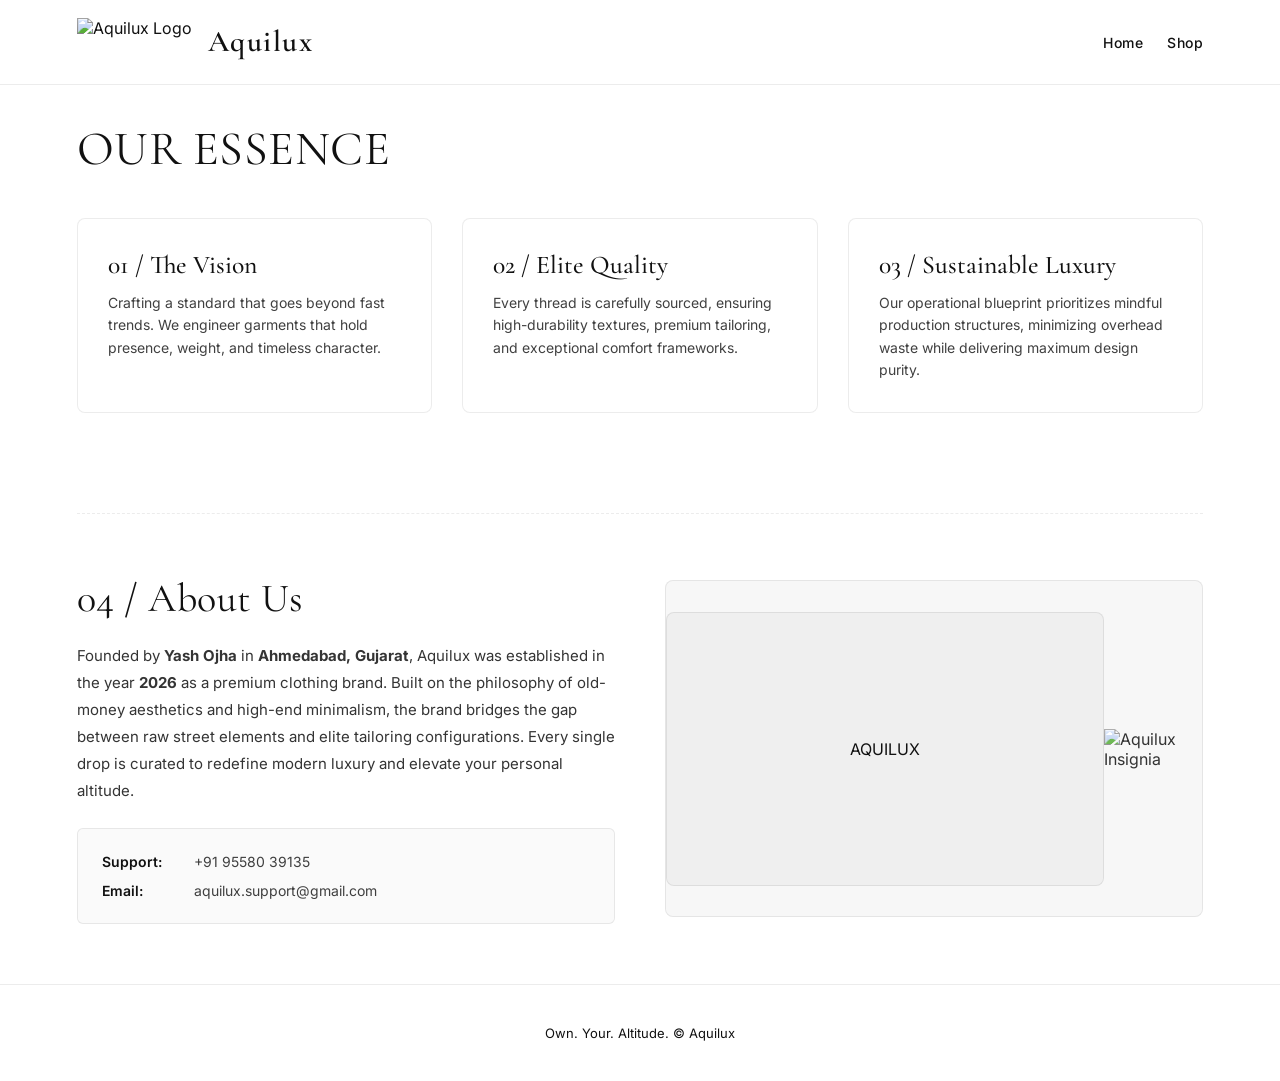
==== commit 4ad511f0: "Update about.html" ====
--- a/about.html
+++ b/about.html
@@ -3,10 +3,10 @@
 <head>
 <meta charset="UTF-8">
 <meta name="viewport" content="width=device-width,initial-scale=1,viewport-fit=cover">
-<title>Aquilux — The Alpha Vanguard</title>
+<title>About Us — Aquilux</title>
 <style>
 /* ==========================================================================
-   1. Global Variables & Base Resets (Direct Sync with Homepage)
+   1. Global Variables & Base Resets (Premium Aesthetics)
    ========================================================================== */
 @import url('https://fonts.googleapis.com/css2?family=Cormorant+Garamond:ital,wght@0,400;0,600;1,400&family=Inter:wght@300;400;500;600&display=swap');
 
@@ -26,12 +26,11 @@
  color: var(--text);
  -webkit-font-smoothing: antialiased;
  transition: background 0.4s ease, color 0.4s ease;
- min-height: 100%;
- padding-top: 120px;
-}
-
-/* ==========================================================================
-   2. Header & Navigation Framework
+ height: 100%;
+}
+
+/* ==========================================================================
+   2. Header & Navigation
    ========================================================================== */
 header {
  position: fixed;
@@ -62,15 +61,7 @@
  height: 48px; 
  width: auto;
  object-fit: contain;
- transition: filter 0.3s, transform 0.3s cubic-bezier(0.25, 1, 0.5, 1); 
-}
-.logo-box:hover img {
- transform: scale(1.04);
-}
-
-html[data-theme="dark"] header img { filter: invert(0); }
-html[data-theme="light"] header img { filter: invert(1); }
-html[data-theme="olive"] header img { filter: invert(1); }
+}
 
 .logo-text strong { 
  font-family: 'Cormorant Garamond', serif; 
@@ -80,362 +71,222 @@
  line-height: 1;
 }
 
-.theme-switcher { display: flex; gap: 8px; margin-top: 6px; }
-.theme-dot {
- width: 14px; height: 14px; border-radius: 50%; border: 1px solid rgba(var(--text), 0.2); cursor: pointer; transition: transform 0.2s ease;
-}
-.theme-dot:hover { transform: scale(1.25); }
-.theme-dot.light { background: #ffffff; }
-.theme-dot.olive { background: #d7d9cf; }
-.theme-dot.dark { background: #111111; }
-
 .header-right { display: flex; align-items: center; gap: 24px; }
-.home-link {
+
+.nav-link {
+ text-decoration: none;
  color: var(--text);
- text-decoration: none;
- font-size: 13px;
+ font-size: 14px;
  font-weight: 500;
- letter-spacing: 1px;
- text-transform: uppercase;
- opacity: 0.8;
+ letter-spacing: 0.5px;
  transition: opacity 0.2s;
 }
-.home-link:hover { opacity: 1; }
-
-/* ==========================================================================
-   3. Content Framework & Hero Core Canvas
-   ========================================================================== */
-.about-hero {
- position: relative;
- text-align: center;
- padding: 60px 6%;
- overflow: hidden;
-}
-.luxury-blur-orb { position: absolute; border-radius: 50%; filter: blur(100px); mix-blend-mode: multiply; opacity: 0.08; animation: slowFloat 24s ease-in-out infinite alternate; pointer-events: none; }
-.orb-1 { width: 40vw; height: 40vh; top: -10%; left: 15%; background: radial-gradient(circle, var(--text) 0%, transparent 80%); }
-@keyframes slowFloat { 0% { transform: translate(0px, 0px) scale(1); } 100% { transform: translate(30px, 20px) scale(1.05); } }
-
-.about-hero h1 {
- font-family: 'Cormorant Garamond', serif;
- font-size: clamp(2.5rem, 6vw, 4.5rem);
- font-weight: 400;
- color: var(--text);
- letter-spacing: 0.02em;
- line-height: 1.2;
- margin-bottom: 15px;
- text-transform: uppercase;
-}
-.manifesto-tag {
- font-size: 11px;
- font-weight: 600;
- letter-spacing: 6px;
- text-transform: uppercase;
- color: var(--text);
- opacity: 0.5;
- margin-bottom: 30px;
-}
-.story-narrative {
- font-size: 15px;
- color: var(--text);
- opacity: 0.85;
- max-width: 720px;
- margin: 0 auto 50px auto;
- line-height: 1.8;
- text-align: justify;
- text-align-last: center;
- letter-spacing: 0.3px;
-}
-
-/* ==========================================================================
-   4. Interactive Expandable Pillars Grid UI (Fixed Flow Architecture)
-   ========================================================================== */
-.pillars-section {
- padding: 20px 6% 60px 6%;
-}
-.pillars-grid {
+.nav-link:hover { opacity: 0.7; }
+
+/* ==========================================================================
+   3. Main Layout Content & Sections
+   ========================================================================== */
+section { padding: 120px 6% 60px 6%; min-height: calc(100vh - 140px); display: flex; flex-direction: column; justify-content: center; }
+.title { font-family: 'Cormorant Garamond', serif; font-size: 3rem; font-weight: 400; color: var(--text); margin-bottom: 40px; letter-spacing: 0.5px; text-transform: uppercase; }
+
+.features-grid {
  display: grid;
  grid-template-columns: repeat(3, 1fr);
  gap: 30px;
- max-width: 1000px;
- margin: 0 auto;
-}
-.pillar-card {
+ margin-bottom: 60px;
+}
+
+.feature-card {
+ padding: 30px;
+ border: 1px solid var(--line);
+ border-radius: 8px;
  background: var(--glass-bg);
  backdrop-filter: blur(var(--glass-blur));
- -webkit-backdrop-filter: blur(var(--glass-blur));
+}
+
+.feature-card h3 {
+ font-family: 'Cormorant Garamond', serif;
+ font-size: 1.6rem;
+ font-weight: 500;
+ margin-bottom: 12px;
+}
+
+.feature-card p {
+ font-size: 14px;
+ line-height: 1.6;
+ opacity: 0.8;
+}
+
+/* ==========================================================================
+   4. About Us Section (Custom Owner Brief)
+   ========================================================================== */
+.about-us-container {
+ border-top: 1px dashed var(--line);
+ padding-top: 60px;
+ margin-top: 40px;
+ display: grid;
+ grid-template-columns: 1fr 1fr;
+ gap: 50px;
+ align-items: center;
+}
+
+.about-brief h2 {
+ font-family: 'Cormorant Garamond', serif;
+ font-size: 2.5rem;
+ font-weight: 400;
+ margin-bottom: 20px;
+ letter-spacing: 0.5px;
+}
+
+.about-brief p {
+ font-size: 15px;
+ line-height: 1.8;
+ opacity: 0.85;
+ margin-bottom: 24px;
+}
+
+.contact-meta-box {
+ background: rgba(17, 17, 17, 0.02);
  border: 1px solid var(--line);
- padding: 40px 25px 20px 25px; /* Added spacing buffer at bottom */
+ padding: 24px;
  border-radius: 6px;
- text-align: center;
- transition: border-color 0.4s ease, transform 0.4s ease, box-shadow 0.4s ease;
- cursor: pointer;
+}
+
+.meta-row {
  display: flex;
- flex-direction: column;
- justify-content: space-between;
-}
-.pillar-card:hover {
- border-color: var(--text);
- transform: translateY(-2px);
-}
-.pillar-card.alpha-highlight {
- border: 1px solid var(--text);
- background: rgba(var(--text), 0.02);
+ align-items: center;
+ gap: 12px;
+ margin-bottom: 12px;
+ font-size: 14px;
+}
+.meta-row:last-child { margin-bottom: 0; }
+.meta-row strong { font-weight: 600; width: 80px; }
+.meta-row a { color: var(--text); text-decoration: none; opacity: 0.8; transition: opacity 0.2s; }
+.meta-row a:hover { opacity: 1; text-decoration: underline; }
+
+.about-visual-panel {
  position: relative;
-}
-.pillar-card.alpha-highlight::before {
- content: "CORE FOCUS";
+ width: 100%;
+ aspect-ratio: 16 / 10;
+ background: rgba(17, 17, 17, 0.03);
+ border: 1px solid var(--line);
+ border-radius: 8px;
+ display: flex;
+ align-items: center;
+ justify-content: center;
+ overflow: hidden;
+}
+
+.about-visual-panel identity-tag {
+ font-family: 'Cormorant Garamond', serif;
+ font-size: 4rem;
+ opacity: 0.05;
+ font-weight: 600;
+ letter-spacing: 4px;
+ text-transform: uppercase;
  position: absolute;
- top: -10px;
- left: 50%;
- transform: translateX(-50%);
- background: var(--text);
- color: var(--bg);
- font-size: 8px;
- font-weight: 600;
- letter-spacing: 1px;
- padding: 2px 10px;
- border-radius: 20px;
-}
-.pillar-index {
- font-size: 12px;
- font-weight: bold;
- opacity: 0.4;
- margin-bottom: 15px;
- letter-spacing: 1px;
-}
-.pillar-title {
- font-family: 'Cormorant Garamond', serif;
- font-size: 22px;
- font-weight: 600;
- text-transform: uppercase;
- letter-spacing: 1.5px;
- margin-bottom: 15px;
- color: var(--text);
-}
-.pillar-desc {
- font-size: 12.5px;
- color: var(--text);
- opacity: 0.65;
- line-height: 1.6;
- margin-bottom: 10px;
-}
-
-/* Dynamic Hidden Expansion Canvas */
-.expanded-content {
- max-height: 0;
- opacity: 0;
- visibility: hidden;
- transition: max-height 0.4s cubic-bezier(0.25, 1, 0.5, 1), opacity 0.3s ease, visibility 0.3s;
- text-align: left;
- background: rgba(var(--text), 0.03);
- border-radius: 4px;
- font-size: 12px;
- color: var(--text);
-}
-.expanded-content p {
- padding: 15px;
- line-height: 1.7;
- border-top: 1px dashed var(--line);
- opacity: 0.85;
-}
-
-/* Fixed Layout Placement Tag (No Overlap) */
-.interactive-hint {
- font-size: 9px;
- text-transform: uppercase;
- letter-spacing: 1.5px;
- opacity: 0.3;
- padding-top: 15px;
- border-top: 1px solid var(--line);
- margin-top: auto;
- width: 100%;
- text-align: center;
- transition: opacity 0.3s ease, color 0.3s ease;
-}
-.pillar-card:hover .interactive-hint {
- opacity: 0.7;
-}
-
-/* Active Expansive Engine Injectors */
-.pillar-card.is-expanded {
- border-color: var(--text);
- box-shadow: 0 15px 35px rgba(0, 0, 0, 0.06);
- transform: translateY(0);
-}
-.pillar-card.is-expanded .expanded-content {
- max-height: 300px;
- opacity: 1;
- visibility: visible;
- margin-bottom: 15px;
-}
-.pillar-card.is-expanded .interactive-hint {
- color: var(--text);
- opacity: 0.8;
-}
-
-/* ==========================================================================
-   5. Shop Action Terminal Dock
-   ========================================================================== */
-.cta-dock {
- text-align: center;
- padding: 60px 6% 90px 6%;
- border-top: 1px dashed var(--line);
- max-width: 800px;
- margin: 40px auto 0 auto;
-}
-.cta-btn {
- display: inline-block;
- padding: 16px 50px;
- border: 1px solid var(--text);
- color: var(--text);
- background: transparent;
- text-decoration: none;
- font-size: 12px;
- letter-spacing: 3px;
- font-weight: 600;
- text-transform: uppercase;
- transition: all 0.4s cubic-bezier(0.25, 1, 0.5, 1);
- border-radius: 4px;
-}
-.cta-btn:hover {
- background: var(--text);
- color: var(--bg);
- transform: scale(1.02);
-}
-
-footer { padding: 40px 8%; border-top: 1px solid var(--line); text-align: center; font-size: 12px; opacity: 0.7; }
-
-/* ==========================================================================
-   6. Cross-Platform Adaptability Matrices
-   ========================================================================== */
+ user-select: none;
+}
+
+/* ==========================================================================
+   5. Footer & Responsive Media Queries
+   ========================================================================== */
+footer { padding: 40px 8%; border-top: 1px solid var(--line); text-align: center; font-size: 13px; }
+
 @media(max-width: 1024px) {
- body { padding-top: 130px; }
- .pillars-grid { grid-template-columns: repeat(2, 1fr); }
- .pillar-card.alpha-highlight { grid-column: span 2; }
-}
+ .features-grid { grid-template-columns: repeat(2, 1fr); }
+ .about-us-container { grid-template-columns: 1fr; gap: 35px; }
+}
+
 @media(max-width: 768px) {
- body { padding-top: 105px; }
- header { padding: 12px 16px !important; }
+ header { padding: 12px 16px !important; height: 75px; }
  .logo-box img { height: 44px !important; } 
  .logo-text strong { font-size: 26px !important; }
- .about-hero h1 { font-size: 2.2rem; }
- .pillars-grid { grid-template-columns: 1fr; gap: 20px; }
- .pillar-card.alpha-highlight { grid-column: span 1; }
- .cta-btn { width: 100%; padding: 16px 20px; text-align: center; }
+ .features-grid { grid-template-columns: 1fr; }
+ .title { font-size: 2.2rem; }
+ .about-brief h2 { font-size: 1.8rem; }
+ .about-visual-panel { aspect-ratio: 4 / 3; }
 }
 </style>
 </head>
 <body>
 
 <header>
- <a class="logo-box" href="index.html">
-   <img src="https://i.ibb.co/KcK5JqBf/IMG-0068.png">
+ <a href="index.html" class="logo-box">
+   <img src="https://i.ibb.co/KcK5JqBf/IMG-0068.png" alt="Aquilux Logo">
    <div class="logo-text">
      <strong>Aquilux</strong>
-     <div class="theme-switcher">
-        <button onclick="event.stopPropagation(); setTheme('light')" class="theme-dot light"></button>
-        <button onclick="event.stopPropagation(); setTheme('olive')" class="theme-dot olive"></button>
-        <button onclick="event.stopPropagation(); setTheme('dark')" class="theme-dot dark"></button>
-     </div>
    </div>
  </a>
 
  <div class="header-right">
-   <a href="index.html" class="home-link">Home</a>
+   <a href="index.html" class="nav-link">Home</a>
+   <a href="index.html#shop" class="nav-link">Shop</a>
  </div>
 </header>
-
-<section class="about-hero">
-  <div class="luxury-blur-orb orb-1"></div>
-  <div class="manifesto-tag">The Alpha Vanguard</div>
-  <h1>Rise Above.<br>Dominate The Space.</h1>
-  <p class="story-text story-narrative">
-    Aquilux is far more than a clothing label—it is a movement forged for those destined to dominate from the top. Born from a vision of elite execution, we blend high-end luxury streetwear with raw, high-octane energy. We don’t follow mass culture; we dictate it.
-  </p>
-</section>
-
-<section class="pillars-section">
-  <div class="pillars-grid">
-      <!-- Card 1 -->
-      <div class="pillar-card" onclick="toggleCardExpansion(this)">
-          <div>
-              <div class="pillar-index">// 01</div>
-              <div class="pillar-title">HD Aesthetics</div>
-              <div class="pillar-desc">Clean structures and sharp silhouettes designed to give you a cinematic, screen-ready presence from every single angle.</div>
-              <div class="expanded-content">
-                  <p>Our pieces look elite under any lens. We build clothes with structural gravity, engineered for content creators and leaders who stand bold in every frame. No slouching cuts, just high-definition styling parameters.</p>
+ 
+<section>
+  <div class="title">Our Essence</div>
+
+  <!-- Points 1 to 3 (Features/Core Values Grid) -->
+  <div class="features-grid">
+     <div class="feature-card">
+         <h3>01 / The Vision</h3>
+         <p>Crafting a standard that goes beyond fast trends. We engineer garments that hold presence, weight, and timeless character.</p>
+     </div>
+     <div class="feature-card">
+         <h3>02 / Elite Quality</h3>
+         <p>Every thread is carefully sourced, ensuring high-durability textures, premium tailoring, and exceptional comfort frameworks.</p>
+     </div>
+     <div class="feature-card">
+         <h3>03 / Sustainable Luxury</h3>
+         <p>Our operational blueprint prioritizes mindful production structures, minimizing overhead waste while delivering maximum design purity.</p>
+     </div>
+  </div>
+
+  <!-- 4th Point: About Us (Owner Summary & Contact Base) -->
+  <div class="about-us-container">
+      <div class="about-brief">
+          <h2>04 / About Us</h2>
+          <p>
+              Founded by <strong>Yash Ojha</strong> in <strong>Ahmedabad, Gujarat</strong>, Aquilux was established in the year <strong>2026
+              </strong> as a premium clothing brand. Built on the philosophy of old-money aesthetics and high-end minimalism, the brand bridges the gap between raw street elements and elite tailoring configurations. Every single drop is curated to redefine modern luxury and elevate your personal altitude.
+          </p>
+          
+          <div class="contact-meta-box">
+              <div class="meta-row">
+                  <strong>Support:</strong>
+                  <a href="tel:+919558039135">+91 95580 39135</a>
+              </div>
+              <div class="meta-row">
+                  <strong>Email:</strong>
+                  <a href="mailto:aquilux.support@gmail.com">aquilux.support@gmail.com</a>
               </div>
           </div>
-          <div class="interactive-hint">✦ Click to Expand Details</div>
       </div>
-      
-      <!-- Card 2 -->
-      <div class="pillar-card" onclick="toggleCardExpansion(this)">
-          <div>
-              <div class="pillar-index">// 02</div>
-              <div class="pillar-title">Premium Build</div>
-              <div class="pillar-desc">Absolute precision weaves combined with heavy-duty luxury textures. We make zero compromises on execution.</div>
-              <div class="expanded-content">
-                  <p>Every fabric drop undergoes rigorous tracking. We utilize heavy-density textiles that maintain form over time, ensuring that the luxury weight and raw premium texture feel superior the instant you put it on.</p>
-              </div>
-          </div>
-          <div class="interactive-hint">✦ Click to Expand Details</div>
-      </div>
-      
-      <!-- Card 3 (Highlight Focus) -->
-      <div class="pillar-card alpha-highlight" onclick="toggleCardExpansion(this)">
-          <div>
-              <div class="pillar-index">// 03</div>
-              <div class="pillar-title">Alpha Energy</div>
-              <div class="pillar-desc">Crafted explicitly for the visionaries, leaders, and creators who hustle with standalone status and pure class.</div>
-              <div class="expanded-content">
-                  <p>Aquilux is an armor for the high-achiever. Tailored for absolute dominance, this pillar represents the unyielding mindset of individuals who don't wait for trends—they set the benchmark. Own your altitude.</p>
-              </div>
-          </div>
-          <div class="interactive-hint">✦ Click to Expand Details</div>
+
+      <div class="about-visual-panel">
+          <div class="about-visual-panel identity-tag">AQUILUX</div>
+          <!-- Aap chahein toh niche image src mai apna personal ya brand cover banner lagayein -->
+          <img src="https://i.ibb.co/KcK5JqBf/IMG-0068.png" style="width:120px; height:auto; opacity:0.85;" alt="Aquilux Insignia">
       </div>
   </div>
 </section>
 
-<!-- Shop Action Terminal (Stays at the absolute bottom) -->
-<section class="cta-dock">
-  <a href="index.html#shop" class="cta-btn">Explore The Collection</a>
-</section>
-
 <footer>
-  <p>Own. Your. Altitude.</p>
+  <p>Own. Your. Altitude. © Aquilux</p>
 </footer>
 
 <script>
-function toggleCardExpansion(cardElement) {
-    const checkActive = cardElement.classList.contains('is-expanded');
-    const hintText = cardElement.querySelector('.interactive-hint');
-    
-    // Close other expanded elements first and reset their text markers
-    document.querySelectorAll('.pillar-card').forEach(card => {
-        card.classList.remove('is-expanded');
-        card.querySelector('.interactive-hint').innerText = "✦ Click to Expand Details";
-    });
-    
-    // Toggle current target state and text frame mapping
-    if (!checkActive) {
-        cardElement.classList.add('is-expanded');
-        hintText.innerText = "▲ Click to Collapse Details";
-    } else {
-        hintText.innerText = "✦ Click to Expand Details";
-    }
-}
-
-function setTheme(theme){
- document.documentElement.setAttribute("data-theme", theme);
- const isDark = theme === "dark", isOlive = theme === "olive";
- document.documentElement.style.setProperty('--bg', isDark ? '#111111' : (isOlive ? '#d7d9cf' : '#ffffff'));
- document.documentElement.style.setProperty('--text', isDark ? '#ffffff' : (isOlive ? '#2c3525' : '#111111'));
- document.documentElement.style.setProperty('--line', isDark ? 'rgba(255,255,255,0.08)' : 'rgba(17,17,17,0.08)');
- document.documentElement.style.setProperty('--glass-bg', isDark ? 'rgba(255,255,255,0.04)' : 'rgba(255,255,255,0.45)');
- localStorage.setItem("theme", theme);
-}
-setTheme(localStorage.getItem("theme") || "light");
+// LocalStorage se saved theme inject karne ka core process
+const activeTheme = localStorage.getItem("theme") || "light";
+document.documentElement.setAttribute("data-theme", activeTheme);
+const isDark = activeTheme === "dark", isOlive = activeTheme === "olive";
+document.documentElement.style.setProperty('--bg', isDark ? '#111111' : (isOlive ? '#d7d9cf' : '#ffffff'));
+document.documentElement.style.setProperty('--text', isDark ? '#ffffff' : (isOlive ? '#2c3525' : '#111111'));
+document.documentElement.style.setProperty('--line', isDark ? 'rgba(255,255,255,0.08)' : 'rgba(17,17,17,0.08)');
+document.documentElement.style.setProperty('--glass-bg', isDark ? 'rgba(255,255,255,0.04)' : 'rgba(255,255,255,0.45)');
 </script>
+
 </body>
 </html>
